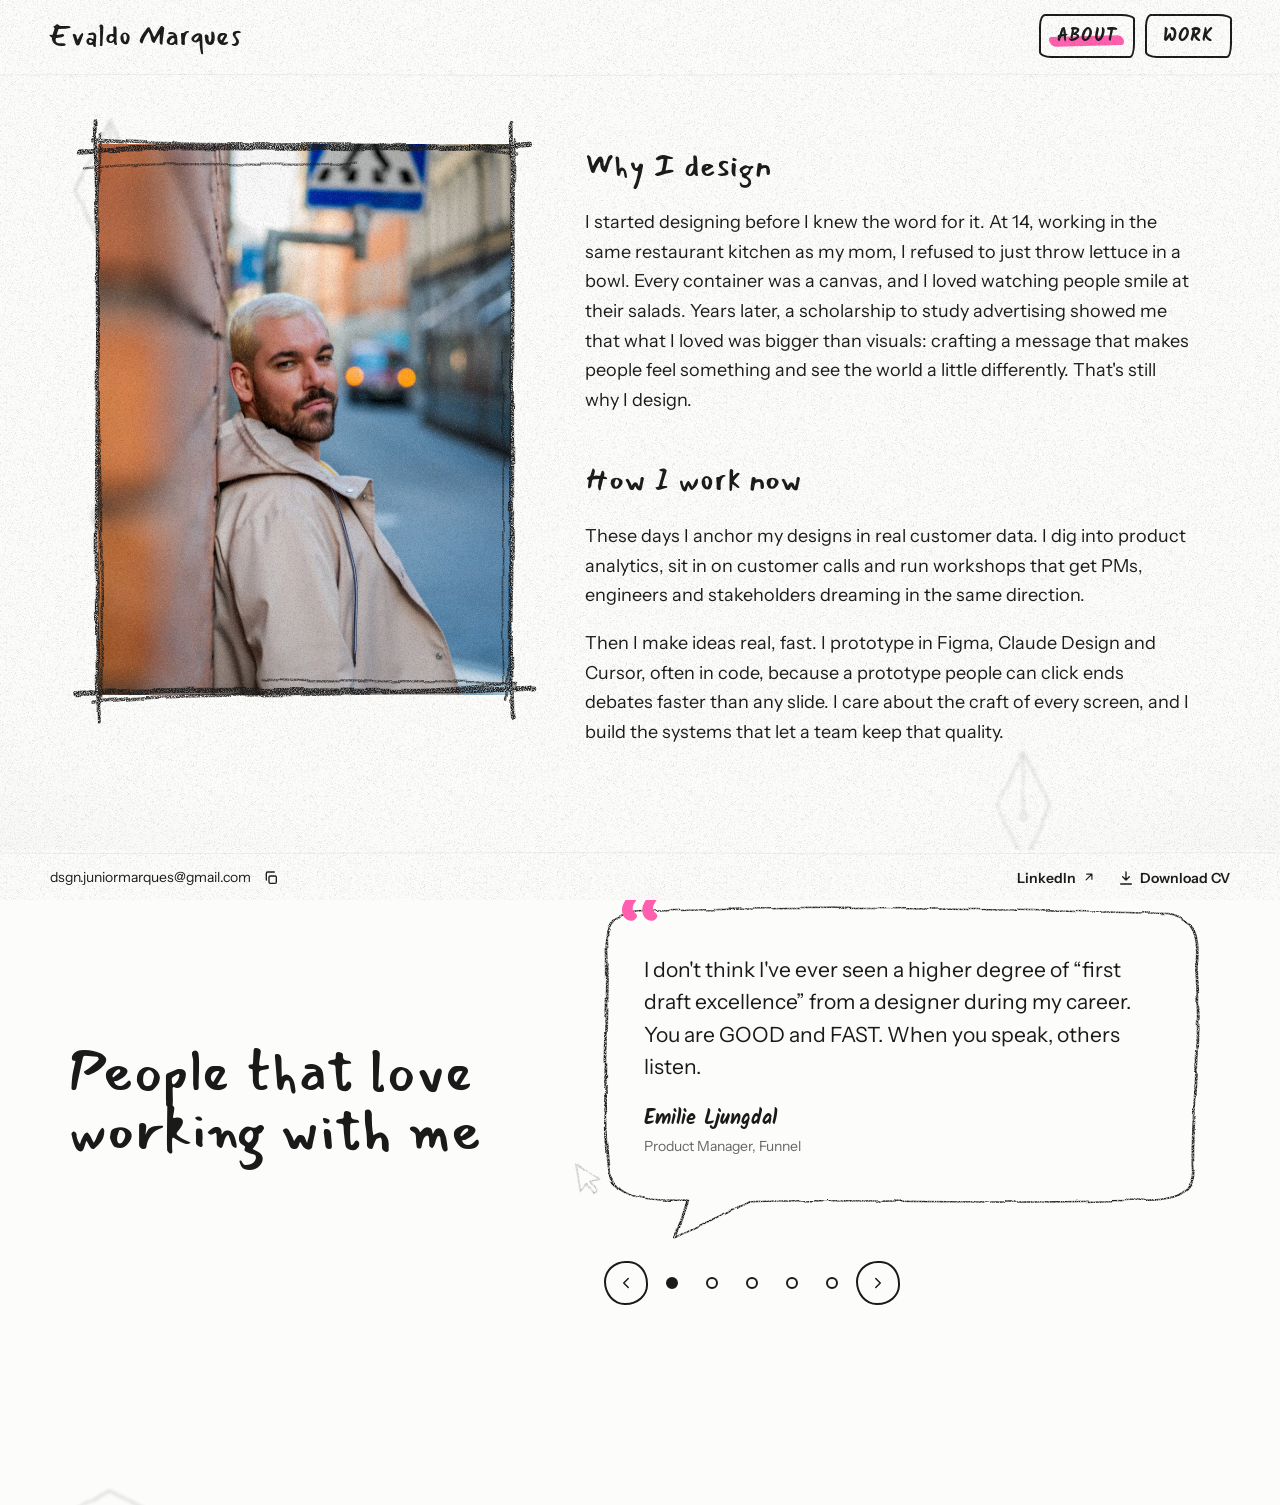
==== about.html @ 046be57d "Intro: invite to scroll Co-Authored-By: Claude Opus 5.5 <noreply@anthropic.com> Claude-Session: http" ====
<!doctype html>
<html lang="en">
<head>
<meta charset="utf-8">
<meta name="viewport" content="width=device-width, initial-scale=1">
<title>About · Evaldo Marques</title>
<meta name="description" content="Evaldo Marques, product designer in Stockholm. 12 years designing B2B products, loyalty programs and nationwide campaigns.">
<link rel="icon" href="data:image/svg+xml,%3Csvg xmlns=%27http://www.w3.org/2000/svg%27 viewBox=%270 0 64 64%27%3E%3Crect width=%2764%27 height=%2764%27 rx=%2714%27 fill=%27%23FF5FAE%27/%3E%3Ctext x=%2732%27 y=%2744%27 font-size=%2732%27 text-anchor=%27middle%27 font-family=%27cursive%27 font-weight=%27700%27 fill=%27%231A1A1A%27%3EEM%3C/text%3E%3C/svg%3E">
<link rel="preconnect" href="https://fonts.googleapis.com">
<link rel="preconnect" href="https://fonts.gstatic.com" crossorigin>
<link href="https://fonts.googleapis.com/css2?family=Instrument+Sans:wght@400;500;600;700&family=Kalam:wght@400;700&family=Mansalva&display=swap" rel="stylesheet">
<link rel="stylesheet" href="assets/css/style.css?v=20261102201547">
</head>
<body data-page="about">
<main id="main"></main>
<script src="assets/js/content.js?v=20261102201547"></script>
<script src="assets/js/site.js?v=20261102201547"></script>
</body>
</html>
---- assets/css/style.css ----
/* ===== Evaldo M. portfolio · sketchbook style ===== */
:root{
  --ink:#1A1A1A; --ink-2:#666666; --ink-3:#666666;
  --paper:#FCFCFB; --ph:#F2F2F0; --pink:#FF5FAE;
  --hand:'Kalam',cursive; --head:'Mansalva','Kalam',cursive; --sans:'Instrument Sans',system-ui,sans-serif;
  --gutter:clamp(16px,4vw,48px);
  --wobble:255px 15px 225px 15px/15px 225px 15px 255px;
}
*{box-sizing:border-box}
html{scroll-behavior:smooth;-webkit-text-size-adjust:100%}
@media (prefers-reduced-motion:reduce){html{scroll-behavior:auto}}
body{margin:0;position:relative;background:radial-gradient(130% 95% at 50% 45%,#FCFCFB 52%,#EEEEEC 100%) fixed,var(--paper);color:var(--ink);font-family:var(--sans);font-size:16px;line-height:1.5;min-height:100vh;display:flex;flex-direction:column}
img,video{max-width:100%;display:block}
a{color:var(--ink)}
mark{background:linear-gradient(transparent 58%,var(--pink) 58%,var(--pink) 92%,transparent 92%);color:inherit;padding:0 2px}
.sr-only{position:absolute;width:1px;height:1px;overflow:hidden;clip:rect(0 0 0 0);white-space:nowrap}
.hand{font-family:var(--hand)}
main{flex:1}

/* grain */
body::after{content:'';position:fixed;inset:0;pointer-events:none;z-index:100;opacity:.433;background:url('../../images/bg/grain.png') 0 0/240px 240px repeat}

/* sketch lines */
.sk{overflow:visible;filter:url(#pencil);pointer-events:none}
.sk path{fill:none;stroke:var(--ink);stroke-width:.9;stroke-linecap:round;stroke-linejoin:round}
.sk .p2{stroke-width:.6;opacity:.85}.sk .p3{stroke-width:.4;opacity:.7}
.sk.thin path{stroke-width:.45}.sk.thin .p2{stroke-width:.3}
.sk.px path{stroke-width:2.4}
.sk.acc path{stroke:var(--pink);stroke-width:7}
.frame{position:absolute;inset:0;width:100%;height:100%}
.js .draw path{stroke-dasharray:1;stroke-dashoffset:1}
.js .draw.in path{animation:draw 1.1s cubic-bezier(.65,.05,.3,1) forwards}
.js .draw.in path:nth-child(2){animation-delay:.25s}
.js .draw.in path:nth-child(3){animation-delay:.4s}
@keyframes draw{to{stroke-dashoffset:0}}
@media (prefers-reduced-motion:reduce){.js .draw path{stroke-dashoffset:0!important;animation:none!important}}

/* placeholders */
.ph{background-color:var(--ph);background-image:repeating-linear-gradient(135deg,rgba(26,26,26,.07) 0 2px,transparent 2px 12px);color:var(--ink-3);display:flex;align-items:center;justify-content:center;text-align:center;font-family:var(--hand);font-size:15px;padding:12px;width:100%}
.media{width:100%;object-fit:cover;background:var(--ph)}

/* chips & buttons */
.tag{display:inline-block;font-family:var(--hand);font-size:15px;line-height:1.4;padding:3px 12px;border:1.5px solid var(--ink);border-radius:var(--wobble);background:var(--paper)}
.tags{display:flex;flex-wrap:wrap;gap:8px}
.btn{position:relative;isolation:isolate;display:inline-flex;align-items:center;justify-content:center;gap:8px;min-height:44px;padding:8px 18px;font-family:var(--hand);font-weight:700;font-size:17px;color:var(--ink);text-decoration:none;border:2px solid var(--ink);border-radius:var(--wobble);background:var(--paper);cursor:pointer}
.lnk{position:relative;isolation:isolate;display:inline-flex;align-items:center;gap:6px;min-height:44px;padding:0 10px;font:600 14px/1 var(--sans);color:var(--ink);text-decoration:none;background:none;border:0;cursor:pointer}
.marker::after{content:'';position:absolute;left:8px;right:8px;bottom:9px;height:10px;background:var(--pink);border-radius:3px 8px 4px 9px;transform:scaleX(0) rotate(-1.5deg);transform-origin:left center;transition:transform .35s cubic-bezier(.6,.1,.3,1);z-index:-1}
.marker:hover::after,.marker:focus-visible::after,.marker[aria-current]::after{transform:scaleX(1) rotate(-1.5deg)}
.marker:active::after{animation:swipe .35s ease-out}
@keyframes swipe{from{transform:scaleX(0) rotate(-1.5deg)}to{transform:scaleX(1) rotate(-1.5deg)}}
a:focus-visible,button:focus-visible,input:focus-visible,[tabindex]:focus-visible{outline:3px solid var(--ink);outline-offset:3px}
.ic{width:18px;height:18px;fill:none;stroke:currentColor;stroke-width:2;stroke-linecap:round;stroke-linejoin:round;flex:none}
.lbl{position:relative;isolation:isolate;display:inline-block;align-self:flex-start;font-family:var(--head);font-weight:400;font-size:22px}
.lbl::after{display:none;content:'';position:absolute;left:-4px;right:-4px;bottom:3px;height:9px;background:var(--pink);z-index:-1;transform:rotate(-1.5deg);border-radius:3px 8px 4px 9px}
.ibtn{width:44px;height:44px;display:inline-flex;align-items:center;justify-content:center;border:2px solid var(--ink);border-radius:50% 45% 52% 48%/48% 52% 46% 54%;background:var(--paper);color:var(--ink);cursor:pointer;padding:0;flex:none}

/* header */
.site-header{position:sticky;top:0;z-index:50;background:var(--paper)}
.site-header .bar{display:flex;justify-content:space-between;align-items:center;gap:12px;padding:14px var(--gutter)}
.nav{display:flex;gap:10px}
.navbox{position:relative;isolation:isolate;display:inline-flex;align-items:center;min-height:44px;padding:6px 16px;font-family:var(--hand);font-weight:700;font-size:18px;letter-spacing:.06em;text-transform:uppercase;color:var(--ink);text-decoration:none;border:2px solid var(--ink);border-radius:6px 14px 5px 12px/12px 5px 14px 6px}
.brand{font-family:var(--head);font-weight:400;font-size:28px;text-decoration:none;color:var(--ink)}
.rule{display:block;width:100%;height:6px}

/* footer */
.site-footer{position:sticky;bottom:0;z-index:50;background:var(--paper)}
.site-footer .bar{display:flex;flex-wrap:wrap;justify-content:space-between;align-items:center;gap:0 16px;padding:0 clamp(6px,4vw,40px)}
.site-footer .grp{display:flex;align-items:center;gap:2px;min-width:0}
.site-footer .mail{font-size:14px;padding-left:10px;white-space:nowrap}
.only-m{display:none}

/* ===== Home ===== */
.hero{position:relative;padding:48px var(--gutter) 24px;text-align:center;display:flex;flex-direction:column;align-items:center;min-height:calc(100vh - 132px);min-height:calc(100svh - 132px)}
.hero-art{position:relative;width:min(944px,80%);margin:0 auto}
.hero h1{margin:0;position:relative;overflow:hidden}
.letter{display:block;width:100%;aspect-ratio:1800/700}
.letter svg,.letter img{display:block;width:100%;height:100%}
.letter.write1{animation:write1 1.5s cubic-bezier(.45,.1,.4,1) both}
.letter.write2{animation:write2 2.2s cubic-bezier(.45,.1,.4,1) both}
@keyframes write1{0%{clip-path:polygon(0 0,0 0,0 100%,0 100%)}100%{clip-path:polygon(0 0,100% 0,100% 100%,0 100%)}}
@keyframes write2{0%{clip-path:polygon(0 0,0 0,0 var(--s),0 var(--s),0 100%,0 100%)}50%{clip-path:polygon(0 0,100% 0,100% var(--s),0 var(--s),0 100%,0 100%)}100%{clip-path:polygon(0 0,100% 0,100% var(--s),100% var(--s),100% 100%,0 100%)}}
.eraser{position:absolute;inset:0;width:100%;height:100%;pointer-events:none;filter:blur(6px)}
.eraser path{fill:none;stroke:var(--paper);stroke-width:132;stroke-linecap:round;stroke-linejoin:round;stroke-dasharray:1;stroke-dashoffset:1}
.eraser.go path{animation:erase .9s cubic-bezier(.4,.15,.5,1) forwards}
@keyframes erase{to{stroke-dashoffset:0}}
.intro{max-width:600px;margin:12px auto 0;font-size:clamp(17px,1.35vw,19px);line-height:1.45;text-align:center;color:var(--ink-2)}
.intro mark{color:var(--ink)}
.sec-title{text-align:center;padding:0 var(--gutter)}
.sec-title h2{margin:0;font-family:var(--head);font-weight:400;font-size:clamp(40px,4.4vw,52px)}
.sec-title img{margin:0 auto;max-height:90px;width:auto}
.sec-title .ul{display:block;width:230px;height:16px;margin:2px auto 0}
#work{padding-top:72px;scroll-margin-top:90px}
.down{display:inline-flex;align-items:center;justify-content:center;width:56px;height:64px;margin-top:auto;padding-top:24px;box-sizing:content-box;color:var(--ink)}
.down svg{width:34px;height:52px;overflow:visible;filter:url(#pencil);animation:nudge 2.6s ease-in-out infinite}
.down svg path{fill:none;stroke:currentColor;stroke-width:3.6;stroke-linecap:round;stroke-linejoin:round}
@keyframes nudge{0%,40%,100%{transform:none}9%{transform:translateY(10px)}18%{transform:none}27%{transform:translateY(10px)}36%{transform:none}}
@media (prefers-reduced-motion:reduce){.down svg{animation:none}}

.cards{display:grid;grid-template-columns:repeat(4,minmax(0,1fr));gap:48px 32px;max-width:1320px;margin:56px auto 0;padding:0 var(--gutter)}
.card{display:flex;flex-direction:column;gap:12px}
.card .fig{position:relative;padding:10px;display:block}
.card .fig .ph,.card .fig img{aspect-ratio:4/3}
.lock{position:absolute;bottom:20px;right:20px;display:inline-flex;align-items:center;gap:6px;padding:4px 10px;background:var(--paper);border:1.5px solid var(--ink);border-radius:var(--wobble);font-family:var(--hand);font-size:14px}
.card h3{margin:4px 0 0;font-size:22px;font-weight:600;line-height:1.2}
.card .meta{margin:0;font-family:var(--hand);font-size:16px;color:var(--ink-3)}
.card .line{margin:0;font-size:15px;line-height:1.5;color:var(--ink-2)}
.card .btn{align-self:flex-start;margin-top:4px}

.wall{display:grid;grid-template-columns:repeat(12,minmax(0,1fr));margin-top:56px}
.tile{position:relative;display:block;text-decoration:none;color:var(--ink);grid-column:span 3}
.tile.w4{grid-column:span 4}
.tile .ph,.tile img{aspect-ratio:4/3}
.tile .name{position:absolute;left:14px;bottom:14px;right:14px;width:max-content;max-width:calc(100% - 28px);display:inline-flex;flex-wrap:wrap;gap:0 8px;align-items:baseline;padding:4px 12px;background:var(--paper);border:1.5px solid var(--ink);border-radius:var(--wobble)}
.tile .name b{font-size:14px;font-weight:600}
.tile .name span{font-family:var(--hand);font-size:14px}
.tile .ov{position:absolute;inset:0;background:rgba(26,26,26,.74);display:flex;align-items:center;justify-content:center;opacity:0;transition:opacity .2s}
@media (hover:hover){.tile:hover .ov{opacity:1}}
.tile:focus-visible .ov,.tile.tapped .ov{opacity:1}

.people{max-width:1240px;margin:0 auto;padding:150px var(--gutter) 120px;display:flex;flex-wrap:wrap;gap:56px;align-items:center}
.people .t{flex:1 1 360px}
.people .t h2{margin:0;font-family:var(--head);font-weight:400;font-size:clamp(40px,4.6vw,58px);line-height:1.02}
.people .t img{max-width:420px}
.people .q{flex:1 1 520px;display:flex;flex-direction:column;gap:20px;min-width:0}
.bubble{position:relative;margin:0;padding:56px 56px 84px}
.bubble .open{position:absolute;top:4px;left:28px;font-family:var(--hand);font-weight:700;font-size:80px;line-height:1;color:var(--pink)}
.qstack{position:relative;display:grid}
.qitem{grid-area:1/1;align-self:center;opacity:0;visibility:hidden;transition:opacity .45s ease,visibility 0s .45s}
.qitem.on{opacity:1;visibility:visible;transition:opacity .45s ease .1s}
.bubble blockquote{position:relative;margin:0;font-size:21px;line-height:1.55}
.bubble figcaption{position:relative;margin-top:20px;display:flex;flex-direction:column;gap:2px}
.bubble figcaption b{font-family:var(--hand);font-size:20px}
.bubble figcaption span{font-size:14px;color:var(--ink-3)}
.qctl{display:flex;align-items:center;gap:4px;padding-left:16px}
.dot{width:40px;height:44px;display:inline-flex;align-items:center;justify-content:center;background:none;border:0;cursor:pointer;padding:0}
.dot i{display:block;width:12px;height:12px;border-radius:50%;border:2px solid var(--ink)}
.dot[aria-current] i{background:var(--ink)}

@media (max-width:1100px){.cards{grid-template-columns:repeat(2,minmax(0,1fr))}}
@media (max-width:760px){
  .site-header .bar{padding:10px 16px}
  .navbox{font-size:13px;padding:6px 10px;letter-spacing:.04em}
  .nav{gap:6px}
  .brand{font-size:21px}
  .hero{padding-top:12px}
  .intro{margin-top:10px}
  .hero{min-height:calc(100svh - 120px)}
  .hero-art{margin-top:auto;width:100%}
  #work{padding-top:56px}
  .cards{grid-template-columns:1fr;gap:56px;margin-top:40px;padding:0 16px}
  .wall{grid-template-columns:repeat(2,minmax(0,1fr));margin-top:32px}
  .tile,.tile.w4{grid-column:span 1}
  .tile.last-odd{grid-column:span 2}
  .tile .name{left:8px;right:8px;bottom:8px;padding:3px 9px}
  .tile .name b,.tile .name span{font-size:12px}
  .people{padding:100px 16px 96px;gap:28px}
  .bubble{padding:44px 28px 76px}
  .bubble .open{font-size:64px;left:16px;top:0}
  .bubble blockquote{font-size:18px}
  .qctl{justify-content:center;padding:0}
  .site-footer .mail{font-size:12.5px}
  .only-d{display:none}.only-m{display:inline}
}

/* ===== Case study ===== */
.wrap{width:100%;max-width:1280px;margin:0 auto;padding:40px var(--gutter) 120px;display:flex;flex-direction:column;gap:120px}
.back{align-self:flex-start;padding-left:0;font-family:var(--hand);font-size:18px}
.back svg{width:48px;height:20px}
.row{display:flex;flex-wrap:wrap;gap:56px;align-items:center}
.row.top{align-items:flex-start}
.col-text{flex:1 1 380px;display:flex;flex-direction:column;gap:14px;min-width:0}
.col-img{flex:1 1 520px;display:flex;flex-direction:column;gap:28px;min-width:0}
.cs-title{margin:0;font-size:clamp(44px,5vw,64px);font-weight:600;line-height:1.02;letter-spacing:-.02em}
.cs-title small{display:block;font-weight:400;color:var(--ink-2);font-size:.62em;line-height:1.15;margin-top:12px;letter-spacing:-.01em}
.p{margin:0;font-size:17px;line-height:1.6}
.ol{list-style:none;margin:0;padding:0;display:flex;flex-direction:column;gap:10px}
.ol li{position:relative;padding-left:28px;font-size:16px;line-height:1.5}
.ol li::before{content:'';position:absolute;left:2px;top:.72em;width:14px;height:2.5px;background:var(--ink);border-radius:2px;transform:rotate(-8deg)}
.fig{position:relative;margin:0;padding:10px}
.fig .ph{min-height:120px}
.col-img .fig.offset{margin-left:48px}
.zoom{cursor:zoom-in;display:block;width:100%;padding:0;border:0;background:none}
.stats{display:grid;grid-template-columns:repeat(auto-fit,minmax(220px,1fr));gap:24px}
.stat{position:relative;padding:28px 24px 24px;display:flex;flex-direction:column;gap:6px}
.stat .lbl{font-size:clamp(44px,5vw,64px);line-height:1}
.stat span:last-child{font-size:16px;line-height:1.4;margin-top:8px}
.num{font-family:var(--hand);font-size:20px;color:var(--ink-3)}
.dec h2{margin:0;font-size:clamp(26px,2.6vw,34px);font-weight:600;line-height:1.15}
.video{position:relative;aspect-ratio:16/9;width:100%}
.video iframe{position:absolute;inset:0;width:100%;height:100%;border:0}
.learned{max-width:820px;margin:0 auto;text-align:center;display:flex;flex-direction:column;align-items:center;gap:16px}
.learned .lbl{align-self:center}
.learned p{margin:0;font-family:var(--head);font-size:clamp(24px,2.6vw,32px);line-height:1.35}
.pull{max-width:820px;margin:0 auto;font-size:clamp(20px,2vw,24px);line-height:1.5;text-align:center}
.pull cite{display:block;margin-top:10px;font-style:normal;font-family:var(--hand);color:var(--ink-3)}
.next{align-self:flex-end;display:flex;flex-direction:column;align-items:flex-end;gap:6px;text-decoration:none;color:var(--ink)}
.next small{font-family:var(--hand);font-size:18px;color:var(--ink-3)}
.next span{display:flex;align-items:center;gap:14px;font-size:clamp(26px,3vw,40px);font-weight:600;text-align:right}
.next svg{width:64px;height:24px;flex:none}
@media (max-width:760px){
  .wrap{padding:20px 16px 96px;gap:72px}
  .row{gap:24px}
  .row.rev{flex-direction:column-reverse}
  .stats{grid-template-columns:repeat(2,minmax(0,1fr));gap:12px}
  .stat{padding:18px 14px 16px}
  .stat span:last-child{font-size:13px}
  .col-img .fig.offset{margin-left:0!important}
}

/* ===== Small project ===== */
.sp{width:100%;max-width:1320px;margin:0 auto;padding:40px var(--gutter) 120px;display:flex;flex-wrap:wrap;gap:64px}
.sp aside{flex:0 1 380px;min-width:280px;display:flex;flex-direction:column;gap:22px;position:sticky;top:104px;align-self:flex-start}
.sp h1{margin:0;font-size:clamp(40px,4vw,52px);font-weight:600;line-height:1.02;letter-spacing:-.02em}
.sp .meta{margin:10px 0 0;font-family:var(--hand);font-size:19px;color:var(--ink-3)}
.sp .mini{display:flex;flex-direction:column;gap:14px}
.sp .mini div{display:flex;align-items:baseline;gap:14px}
.sp .mini .lbl{font-size:32px;line-height:1;min-width:84px}
.sp .gallery{flex:1 1 560px;min-width:0;display:flex;flex-direction:column;gap:32px}
.sp .pair{display:grid;grid-template-columns:repeat(2,minmax(0,1fr));gap:32px}
.sp .narrow{width:72%;align-self:center}
@media (max-width:900px){.sp aside{position:static;min-width:0;flex-basis:100%}}
@media (max-width:760px){.sp{padding:20px 16px 96px;gap:40px}.sp .pair{gap:16px}.sp .narrow{width:100%}}

/* ===== About ===== */
.about-top{width:100%;max-width:1200px;margin:0 auto;padding:56px var(--gutter) 0;display:grid;grid-template-columns:minmax(0,5fr) minmax(0,7fr);gap:64px;align-items:start}
.skills{display:flex;flex-direction:column;align-items:center;gap:20px}
.seg{display:flex}
.seg button{min-height:44px;padding:6px 18px;font-family:var(--hand);font-weight:700;font-size:17px;background:var(--paper);color:var(--ink);border:2px solid var(--ink);cursor:pointer}
.seg button:first-child{border-radius:14px 4px 4px 12px/12px 4px 4px 14px}
.seg button:last-child{border-radius:4px 12px 14px 4px/4px 14px 12px 4px;margin-left:-2px}
.seg button[aria-pressed="true"]{background:var(--ink);color:var(--paper)}
.radar{position:relative;width:min(440px,100%);aspect-ratio:440/400}
.radar svg{position:absolute;inset:0;width:100%;height:100%;overflow:visible;filter:url(#pencil)}
.radar .ring,.radar .axis{fill:none;stroke:var(--ink);stroke-width:1.2;opacity:.28}
.radar .val{fill:rgba(255,95,174,.5);stroke:var(--ink);stroke-width:2.6;stroke-linejoin:round;transition:all .4s}
.radar .vdot{fill:var(--ink)}
.radar .l{position:absolute;width:118px;transform:translate(-50%,-50%);text-align:center;font-size:13px;line-height:1.25;font-weight:500}
.radar .l b{font-family:var(--hand);font-size:14px}
.note{margin:0;font-family:var(--hand);font-size:14px;color:var(--ink-3)}
.portrait .ph,.portrait video,.portrait img{aspect-ratio:3/4}
.why{display:flex;flex-direction:column;gap:18px;padding-top:8px}
.why .lbl{font-size:32px}
.why p.body{margin:0;font-size:18px;line-height:1.65}
.tl{padding:96px 0 120px;display:flex;flex-direction:column;gap:20px}
.tl .head{width:100%;max-width:1320px;margin:0 auto;padding:0 var(--gutter);display:flex;flex-wrap:wrap;justify-content:space-between;align-items:flex-end;gap:16px}
.tl h2{margin:0;font-size:clamp(28px,3vw,38px);font-weight:600;line-height:1.1}
.tl .ctl{display:flex;align-items:center;gap:10px}
.track{overflow-x:auto;cursor:grab;scrollbar-width:thin}
.track.drag{cursor:grabbing;user-select:none}
.track .inner{display:flex;width:max-content;padding:24px var(--gutter) 28px}
.moment{position:relative;flex:none;width:290px;padding:44px 32px 0 0;display:flex;flex-direction:column;gap:8px}
.moment .ln{position:absolute;left:0;top:4px;width:290px;height:20px}
.moment .pt{position:absolute;left:0;top:6px;width:16px;height:16px;border-radius:50% 45% 52% 48%/48% 52% 46% 54%;background:var(--ink)}
.moment .y{font-family:var(--head);font-weight:400;font-size:30px;line-height:1}
.moment h3{margin:0;font-size:18px;font-weight:600;line-height:1.3}
.moment p{margin:0;font-size:15px;line-height:1.55;color:var(--ink-2)}
@media (max-width:1000px){
  .about-top{grid-template-columns:1fr;gap:56px;padding-top:28px;max-width:560px}
  .about-top .portrait{order:-1}
}
@media (max-width:760px){
  .about-top{padding:28px 16px 0}
  .seg{width:100%}.seg button{flex:1}
  .radar .l{width:92px;font-size:11.5px}
  .tl{padding:64px 16px 96px}
  .tl .head{padding:0}
  .tl .ctl{display:none}
  .track{overflow:visible;cursor:auto}
  .track .inner{display:flex;flex-direction:column;width:auto;padding:0;gap:28px;position:relative}
  .track .inner::before{content:'';position:absolute;left:112px;top:6px;bottom:0;width:2.4px;background:var(--ink);border-radius:2px}
  .moment{width:auto;padding:0;display:grid;grid-template-columns:100px minmax(0,1fr);gap:4px 28px}
  .moment .ln{display:none}
  .moment .pt{left:106px;top:4px;width:14px;height:14px}
  .moment .y{font-size:22px;grid-column:1}
  .moment h3{font-size:14px;grid-column:1}
  .moment p{grid-column:2;grid-row:1 / span 2}
}

/* ===== Password ===== */
.gate{flex:1;display:flex;align-items:center;justify-content:center;padding:64px 16px 96px}
.gate .box{position:relative;width:min(520px,100%);padding:48px 44px 40px;display:flex;flex-direction:column;gap:18px}
.gate h1{margin:0;font-family:var(--head);font-weight:400;font-size:clamp(30px,4vw,38px);line-height:1.1}
.gate form{display:flex;flex-direction:column;gap:10px}
.gate label{font-family:var(--hand);font-weight:700;font-size:17px}
.gate .fld{display:flex;flex-wrap:wrap;gap:12px}
.pw{flex:1 1 220px;min-height:52px;padding:10px 16px;font:18px var(--sans);color:var(--ink);background:var(--paper);border:2px solid var(--ink);border-radius:12px 4px 14px 5px/5px 14px 4px 12px;outline:none}
.pw:focus{box-shadow:0 0 0 4px var(--pink)}
.gate .msg{margin:0;min-height:22px;font-family:var(--hand);font-size:16px}
@media (max-width:760px){.gate .box{padding:36px 24px 30px}.gate .btn{width:100%}}

/* lightbox */
.lb{position:fixed;inset:0;z-index:200;background:rgba(255,255,255,.97);display:none;overflow:auto;-webkit-overflow-scrolling:touch}
.lb.open{display:block}
.lb img{margin:56px auto;max-width:calc(100% - 32px);cursor:zoom-in}
.lb.big img{max-width:none;width:200%;cursor:zoom-out}
.lb .x{position:fixed;top:12px;right:12px;z-index:2}

/* carousel */
.row.stack{flex-direction:column;flex-wrap:nowrap;align-items:stretch;gap:28px}
.row.stack .col-text{max-width:760px;width:100%;flex:none}
.row.stack .car{width:100%}
.car{display:flex;flex-direction:column;gap:14px;min-width:0}
.car-vp{overflow-x:auto;scroll-snap-type:x mandatory;scrollbar-width:none;outline-offset:6px}
.car-vp::-webkit-scrollbar{display:none}
.car-track{display:flex}
.car-slide{flex:0 0 100%;scroll-snap-align:start;background:#fff;position:relative;overflow:hidden}
.car-slide .zoom{position:absolute;inset:0;width:100%;height:100%}
.car-slide .media{position:absolute;inset:0;width:100%;height:100%;aspect-ratio:auto!important;object-fit:contain;background:#fff}
.car-bar{display:flex;align-items:center;gap:12px;padding:0 10px}
.car-cap{flex:1;margin:0;font-family:var(--hand);font-size:17px;color:var(--ink-3);line-height:1.35}
.car-n{font-family:var(--hand);font-size:17px;color:var(--ink-3);white-space:nowrap}
.steps{margin:8px 0 6px;padding:0;list-style:none;counter-reset:st;display:flex;flex-direction:column;gap:18px}
.steps li{counter-increment:st;position:relative;padding-left:40px;font-size:16px;line-height:1.5}
.steps li::before{content:counter(st);position:absolute;left:0;top:-1px;width:28px;height:28px;display:flex;align-items:center;justify-content:center;font-family:var(--hand);font-size:16px;border:2px solid var(--ink);border-radius:50% 45% 52% 48%/48% 52% 46% 54%}
@media (max-width:640px){.car-bar{flex-wrap:wrap}.car-cap{flex-basis:100%;order:3}}
.car-grp{display:inline-block;margin-right:10px;padding:1px 10px;border:2px solid var(--ink);border-radius:255px 15px 225px 15px/15px 225px 15px 255px;font-size:14px;color:var(--ink);vertical-align:2px;background:#fff}
.car-grp[hidden]{display:none}
.proto{display:flex;flex-direction:column;gap:14px;width:min(100%,calc((100svh - 230px) * 1.6));margin:16px auto 0}
.proto-box{position:relative;overflow:hidden;background:#fff;width:100%}
.proto-box iframe{position:absolute;top:0;left:0;border:0;transform-origin:0 0;background:#fff}
.proto .btn{white-space:nowrap;flex:none}
.proto.bleed{width:min(calc(100vw - 48px),1600px);margin-left:calc(50% - min(calc(50vw - 24px),800px))}
.proto-box{border:4px solid #E1E1E1;border-radius:16px}
.proto.bleed .car-bar{padding:0 4px}
.row.top.split .col-text:first-child{flex:1 1 420px}
.row.top.split .col-text:last-child{flex:1 1 460px;padding-top:6px}
@media (max-width:640px){.proto.bleed{width:calc(100vw - 32px);margin-left:calc(50% - 50vw + 16px)}}
/* clean frames on inner pages; the home page keeps the sketch frames */
.clean .fig{padding:0;border:4px solid #E1E1E1;border-radius:16px;overflow:hidden;background:#fff}
.clean .fig > .sk.frame{display:none}
.clean .car .fig{border-radius:16px}

/* prev / next */
.pn{display:flex;justify-content:space-between;align-items:flex-end;gap:32px;flex-wrap:wrap;margin-top:40px;width:100%}
.pn .prev{align-self:auto;align-items:flex-start}
.pn .prev span{text-align:left}
.pn .next span{font-size:clamp(22px,2.4vw,34px)}
@media (max-width:640px){.pn{flex-direction:column;align-items:stretch}.pn .next{align-self:flex-end}.pn .prev{align-self:flex-start}}
/* captions under images */
.capfig{display:flex;flex-direction:column;gap:10px;min-width:0}
.capfig .car-cap{padding:0 4px}
.sp .capfig.narrow{width:72%;align-self:center}.sp .capfig.narrow .fig{width:100%}
/* scrollable tall image */
.fig.scrollfig,.clean .fig.scrollfig{max-height:min(640px,70vh);overflow-y:auto}
/* home: borderless 'Check it out' */
.card .btn{border:0;padding-left:4px;padding-right:4px;background:transparent}
.portrait img.media{aspect-ratio:3/4;object-fit:cover;object-position:center 30%}

/* ===== 2026-11 refresh ===== */
.site-header,.site-footer{background:rgba(252,252,251,.94);backdrop-filter:blur(6px)}
.rule{filter:none}.rule path{stroke:#E2E2E2;stroke-width:1.4}
.sec-title{padding-bottom:4px}
/* featured band */
.band{background:#F4F4F2;padding:120px 0 140px;margin-top:40px}
.band .cards{grid-template-columns:repeat(2,minmax(0,1fr));gap:88px 56px;max-width:1360px;margin-top:64px}
.band .card{gap:14px}
.band .card .fig .ph,.band .card .fig img{aspect-ratio:16/10}
.band .card .meta{font-size:17px;margin-top:6px}
.band .card h3{font-size:clamp(24px,2.3vw,32px);line-height:1.15;letter-spacing:-.01em;margin:0}
.band .card h3 a{text-decoration:none}
.band .card h3 a:hover{text-decoration:underline;text-underline-offset:4px;text-decoration-thickness:2px}
.band .lock{background:#fff}
/* feeds */
.feed{display:grid;grid-template-columns:minmax(0,4fr) minmax(0,8fr);gap:72px;max-width:1440px;margin:0 auto;padding:140px var(--gutter) 20px}
.feed+.feed{padding-top:60px}
.feed-sticky{position:sticky;top:112px;display:flex;flex-direction:column;gap:22px;max-height:calc(100vh - 210px);overflow:auto;scrollbar-width:none}
.feed-title{margin:0;font-family:var(--head);font-weight:400;font-size:clamp(40px,4.2vw,56px);line-height:1.05;transition:opacity .22s}
.feed-title.swap{opacity:0}
.feed-intro{margin:0;font-size:17px;line-height:1.6;color:var(--ink-2)}
.feed-texts{display:grid}
.ft{grid-area:1/1;opacity:0;transform:translateY(10px);transition:opacity .35s,transform .35s;visibility:hidden}
.ft.on{opacity:1;transform:none;visibility:visible}
.ft,.fp-text{display:flex;flex-direction:column;gap:14px}
.feed h3{margin:0;font-size:26px;font-weight:600;line-height:1.15;letter-spacing:-.01em}
.feed .meta{margin:-6px 0 0;font-family:var(--hand);font-size:17px;color:var(--ink-3)}
.feed .p{margin:0;font-size:16px;line-height:1.65}
.fq{margin:0;font-family:var(--hand);font-size:20px;line-height:1.35}.fq span{display:block;font-size:15px;color:var(--ink-3)}
.fstats{display:flex;flex-wrap:wrap;gap:12px 28px}.fstats div{display:flex;flex-direction:column;max-width:160px}
.fstats b{font-family:var(--head);font-weight:400;font-size:28px;line-height:1.1}.fstats span{font-size:13px;line-height:1.35;color:var(--ink-2)}
.fp{padding-bottom:150px}
.fp-text{display:none}
.fp-imgs{display:flex;flex-direction:column;gap:44px}
.feed .fig{position:relative;margin:0;padding:0;border:4px solid #E1E1E1;border-radius:16px;overflow:hidden;background:#fff}
.feed .fig{will-change:transform}
.feed .fig .media{width:100%;height:auto;object-fit:cover}
.feed .pair{display:grid;grid-template-columns:repeat(2,minmax(0,1fr));gap:24px;align-items:start}
.feed .trio{display:grid;grid-template-columns:repeat(3,minmax(0,1fr));gap:20px;align-items:start}
.feed .fig.narrow{width:66%;align-self:center}
.feed .fig.peek{max-height:min(80vh,900px)}
.feed .fig.peek::after{content:'Click to see it all';position:absolute;left:0;right:0;bottom:0;padding:70px 0 16px;text-align:center;font-family:var(--hand);font-size:16px;color:var(--ink);background:linear-gradient(rgba(255,255,255,0),#fff 75%);pointer-events:none}
.feed .zoom{display:block;width:100%}
@media (max-width:900px){
  .feed{grid-template-columns:1fr;gap:28px;padding-top:96px}
  .feed-sticky{position:static;max-height:none}
  .feed-texts{display:none}
  .fp-text{display:flex;margin-bottom:20px}
  .fp{padding-bottom:88px}
  .feed .fig.narrow{width:100%}
  .feed .trio{gap:10px}
  .band{padding:88px 0 96px}
  .band .cards{grid-template-columns:1fr;gap:64px}
}
/* about: skill bars */
.skillbars{width:100%;max-width:1200px;margin:110px auto 0;padding:0 var(--gutter);display:grid;grid-template-columns:repeat(2,minmax(0,1fr));gap:40px 72px}
.sb-h{margin:0 0 12px;font-family:var(--head);font-weight:400;font-size:clamp(30px,3vw,40px)}
.skillbars ul{list-style:none;margin:0;padding:0}
.skillbars li{display:grid;grid-template-columns:minmax(0,1fr) minmax(0,1fr);align-items:center;gap:20px;padding:13px 0;border-bottom:1px solid #EAEAEA}
.sb-l{font-size:16px;font-weight:500;line-height:1.35}
.sb-t{display:block;height:8px;border-radius:8px;background:#ECECEA;overflow:hidden}
.sb-t i{display:block;height:100%;width:var(--v);border-radius:8px;background:var(--ink);transform-origin:left;animation:grow 1.1s cubic-bezier(.2,.7,.2,1) both}
@keyframes grow{from{transform:scaleX(0)}to{transform:scaleX(1)}}
@media (max-width:760px){.skillbars{grid-template-columns:1fr;margin-top:72px}.about-top{grid-template-columns:1fr}}
@media (prefers-reduced-motion:reduce){.sb-t i{animation:none}.ft,.feed-title{transition:none}}

/* feed v2: small label, bigger names, clearer project change */
.feed-title{font-family:var(--hand);font-weight:700;font-size:16px;letter-spacing:.12em;text-transform:uppercase;color:var(--ink-3);line-height:1.2}
#side-quests .feed-title{font-family:var(--head);font-weight:400;font-size:clamp(40px,4.2vw,56px);letter-spacing:0;text-transform:none;color:var(--ink)}
.feed h3{font-size:clamp(30px,3vw,44px);line-height:1.05;letter-spacing:-.02em}
.ft{opacity:0;transform:translateY(64px);transition:opacity .45s ease,transform .6s cubic-bezier(.2,.7,.2,1),visibility 0s .6s}
.ft.past{transform:translateY(-64px)}
.ft.on{opacity:1;transform:none;visibility:visible;transition:opacity .5s ease .15s,transform .7s cubic-bezier(.2,.7,.2,1) .1s,visibility 0s}
/* depth doodles */
.doodles{position:absolute;left:0;top:0;width:100%;pointer-events:none;overflow:hidden;z-index:auto}
.dd.back{z-index:0}
.dd{position:absolute;color:var(--ink)}
.dd svg{width:100%;height:auto;display:block;overflow:visible}
.dd.back{opacity:.16;filter:url(#pencil) blur(1.6px)}
.dd.back svg{stroke-width:3.4}
.dd.front{opacity:.32;z-index:45;filter:url(#pencil)}
.dd.front svg{stroke-width:2.6}
main{position:relative;z-index:1}
@media (max-width:760px){.dd.front{opacity:.4}.dd.back{opacity:.16}}
/* ===== projects: filters + views ===== */
[hidden]{display:none!important}
.projects{max-width:1440px;margin:0 auto;padding:130px var(--gutter) 0}
.projects .feed{padding:56px 0 20px;max-width:none}
.pbar{display:flex;flex-wrap:wrap;align-items:center;gap:16px 20px;scroll-margin-top:96px}
.pbar-title{margin:0 12px 0 0;font-family:var(--head);font-weight:400;font-size:clamp(40px,4.2vw,56px);line-height:1}
.pills{display:flex;flex-wrap:wrap;gap:8px;flex:1 1 auto}
.pill{display:inline-flex;align-items:center;gap:6px;min-height:40px;padding:6px 16px;border:1.5px solid #CFCFCC;border-radius:999px;background:#fff;color:var(--ink);font:500 15px var(--sans);cursor:pointer;transition:background .15s,border-color .15s}
.pill:hover{border-color:var(--ink)}
.pill .x{display:none;width:16px;height:16px;margin-right:-4px}
.pill .x .ic{width:16px;height:16px;stroke-width:2.2}
.pill[aria-pressed="true"]{background:var(--ink);border-color:var(--ink);color:#fff}
.pill[aria-pressed="true"] .x{display:inline-flex}
.views{display:flex;gap:4px;margin-left:auto;padding:4px;border:1.5px solid #E1E1E1;border-radius:12px;background:#fff}
.vbtn{width:40px;height:40px;display:inline-flex;align-items:center;justify-content:center;border:0;border-radius:8px;background:transparent;color:var(--ink-3);cursor:pointer}
.vbtn .ic{width:20px;height:20px;fill:none;stroke:currentColor;stroke-width:1.8}
.vbtn[aria-pressed="true"]{background:var(--ink);color:#fff}
.pgrid{display:grid;grid-template-columns:repeat(4,minmax(0,1fr));gap:0;width:100vw;margin:48px 0 0 calc(50% - 50vw)}
.pcard{position:relative;display:block;overflow:hidden;aspect-ratio:4/3;background:#eee;color:#fff;text-decoration:none}
.pcard .media,.pcard .ph{position:absolute;inset:0;width:100%;height:100%;object-fit:cover;object-position:top center;transition:transform .6s cubic-bezier(.2,.7,.2,1)}
.pc-info{position:absolute;inset:0;display:flex;flex-direction:column;justify-content:flex-end;gap:4px;padding:24px;background:linear-gradient(transparent 35%,rgba(10,10,10,.82));opacity:0;transition:opacity .3s}
.pcard:hover .media,.pcard:focus-visible .media{transform:scale(1.04)}
.pcard:hover .pc-info,.pcard:focus-visible .pc-info{opacity:1}
.pc-cat{font-family:var(--hand);font-size:15px;opacity:.85}
.pc-info b{font-size:22px;font-weight:600;line-height:1.2}
.pc-meta{font-size:14px;opacity:.85}
.sp .pair.trio{grid-template-columns:repeat(3,minmax(0,1fr))}
.band .card h3{margin-top:18px}
.sp .back{white-space:nowrap}
@media (max-width:1100px){.pgrid{grid-template-columns:repeat(3,minmax(0,1fr))}}
@media (max-width:760px){.pgrid{grid-template-columns:repeat(2,minmax(0,1fr))}.pc-info{opacity:1;padding:12px;background:linear-gradient(transparent 45%,rgba(10,10,10,.8))}.pc-info b{font-size:15px}.pc-cat,.pc-meta{font-size:12px}}
@media (max-width:640px){.views{margin-left:0}.projects{padding-top:96px}}
.sp h1{font-size:clamp(32px,3vw,42px);line-height:1.08}
.car-narrow{max-width:720px;width:100%;margin:0 auto}
/* sticky projects bar */
.pbar{position:sticky;top:var(--hh,75px);z-index:30;padding:14px var(--gutter);margin:0 calc(-1 * var(--gutter));background:rgba(252,252,251,.92);backdrop-filter:blur(8px);-webkit-backdrop-filter:blur(8px);border-bottom:1px solid transparent;transition:border-color .2s}
.pbar.stuck{border-bottom-color:#E6E6E4}
.pbar.stuck .pbar-title{font-size:clamp(28px,2.6vw,36px)}
.pbar-title{transition:font-size .2s}
.projects .feed-sticky{top:calc(var(--hh,75px) + var(--pb,80px) + 24px);max-height:calc(100vh - var(--hh,75px) - var(--pb,80px) - 110px)}
.projects .pgrid{margin-top:0}
@media (max-width:760px){
  .pbar{flex-wrap:nowrap;gap:10px;padding:10px 16px;margin:0 -16px}
  .pbar-title{display:none}
  .pills{flex-wrap:nowrap;overflow-x:auto;scrollbar-width:none;-webkit-overflow-scrolling:touch;min-width:0}
  .pills::-webkit-scrollbar{display:none}
  .pill{white-space:nowrap;min-height:36px;padding:4px 14px;font-size:14px}
  .views{flex:none;padding:3px}.vbtn{width:34px;height:34px}
  .projects::before{content:'Projects';display:block;font-family:var(--head);font-size:40px;line-height:1;margin-bottom:14px}
}
/* full-bleed filter bar, filters right-aligned next to the view toggle */
.pbar{box-shadow:0 0 0 100vmax rgba(252,252,251,.92);clip-path:inset(0 -100vmax)}
.pbar.stuck{box-shadow:0 0 0 100vmax rgba(252,252,251,.92),0 1px 0 100vmax #E6E6E4}
.pills{justify-content:flex-end}
.views{margin-left:0}
@media (max-width:760px){.pills{justify-content:flex-start}}
.pbar,.pbar.stuck{border-bottom:0;box-shadow:0 0 0 100vmax rgba(252,252,251,.92)}
.pbar::after{content:'';position:absolute;left:-100vmax;right:-100vmax;bottom:0;height:1px;background:#E6E6E4;opacity:0;transition:opacity .2s}
.pbar.stuck::after{opacity:1}
html,body{overflow-x:clip}
.projects{overflow-x:clip;overflow-y:visible}
.pbar::after{left:calc(50% - 50vw);right:calc(50% - 50vw)}
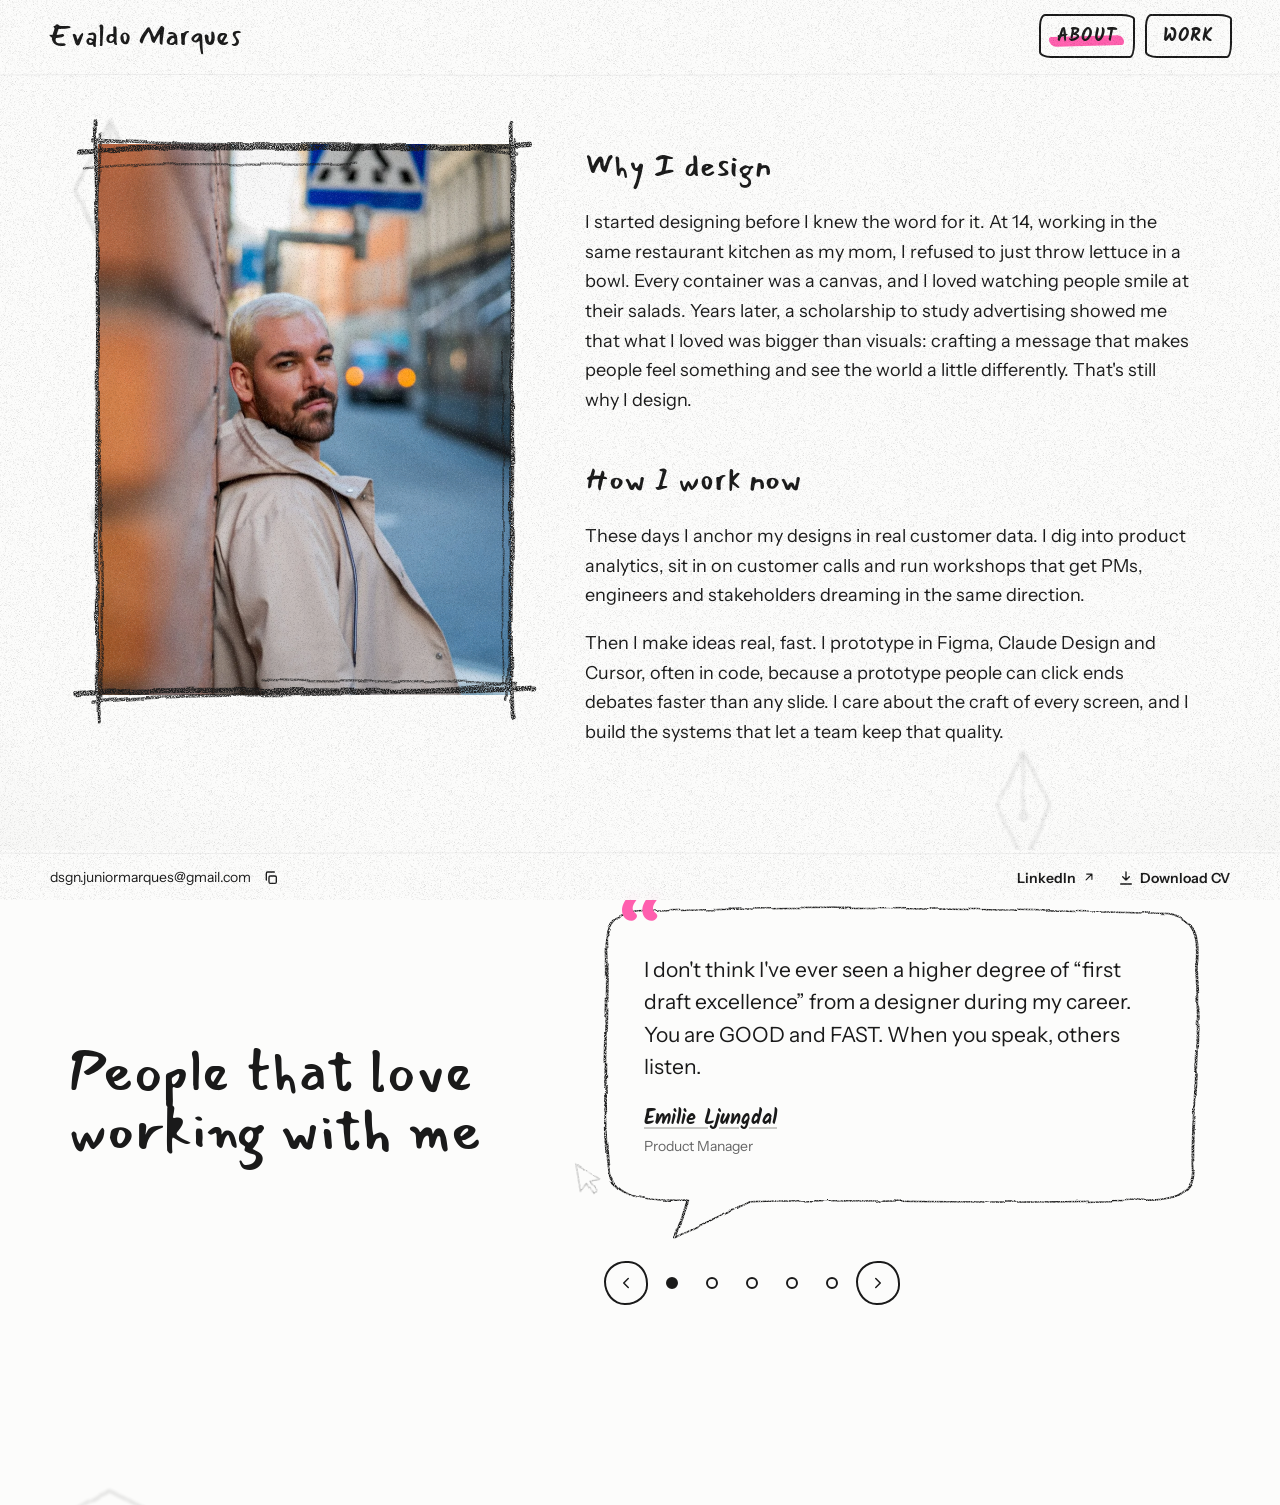
==== commit 9f408c30: "Testimonials: LinkedIn links, full names, no company Co-Authored-By: Claude Opus 5.5 <noreply@anthro" ====
--- a/about.html
+++ b/about.html
@@ -9,11 +9,11 @@
 <link rel="preconnect" href="https://fonts.googleapis.com">
 <link rel="preconnect" href="https://fonts.gstatic.com" crossorigin>
 <link href="https://fonts.googleapis.com/css2?family=Instrument+Sans:wght@400;500;600;700&family=Kalam:wght@400;700&family=Mansalva&display=swap" rel="stylesheet">
-<link rel="stylesheet" href="assets/css/style.css?v=20261102201547">
+<link rel="stylesheet" href="assets/css/style.css?v=20261104092030">
 </head>
 <body data-page="about">
 <main id="main"></main>
-<script src="assets/js/content.js?v=20261102201547"></script>
-<script src="assets/js/site.js?v=20261102201547"></script>
+<script src="assets/js/content.js?v=20261104092030"></script>
+<script src="assets/js/site.js?v=20261104092030"></script>
 </body>
 </html>
--- a/assets/css/style.css
+++ b/assets/css/style.css
@@ -490,5 +490,8 @@
 .pbar::after{content:'';position:absolute;left:-100vmax;right:-100vmax;bottom:0;height:1px;background:#E6E6E4;opacity:0;transition:opacity .2s}
 .pbar.stuck::after{opacity:1}
 html,body{overflow-x:clip}
-.projects{overflow-x:clip;overflow-y:visible}
 .pbar::after{left:calc(50% - 50vw);right:calc(50% - 50vw)}
+.projects .pgrid{margin-top:48px}
+.projects .feed{padding-top:72px}
+@media (max-width:760px){.projects .pgrid{margin-top:24px}.projects .feed{padding-top:40px}}
+.qname{color:inherit;text-decoration:underline;text-decoration-color:#C9C9C6;text-underline-offset:3px;text-decoration-thickness:1.5px}.qname:hover{text-decoration-color:currentColor}
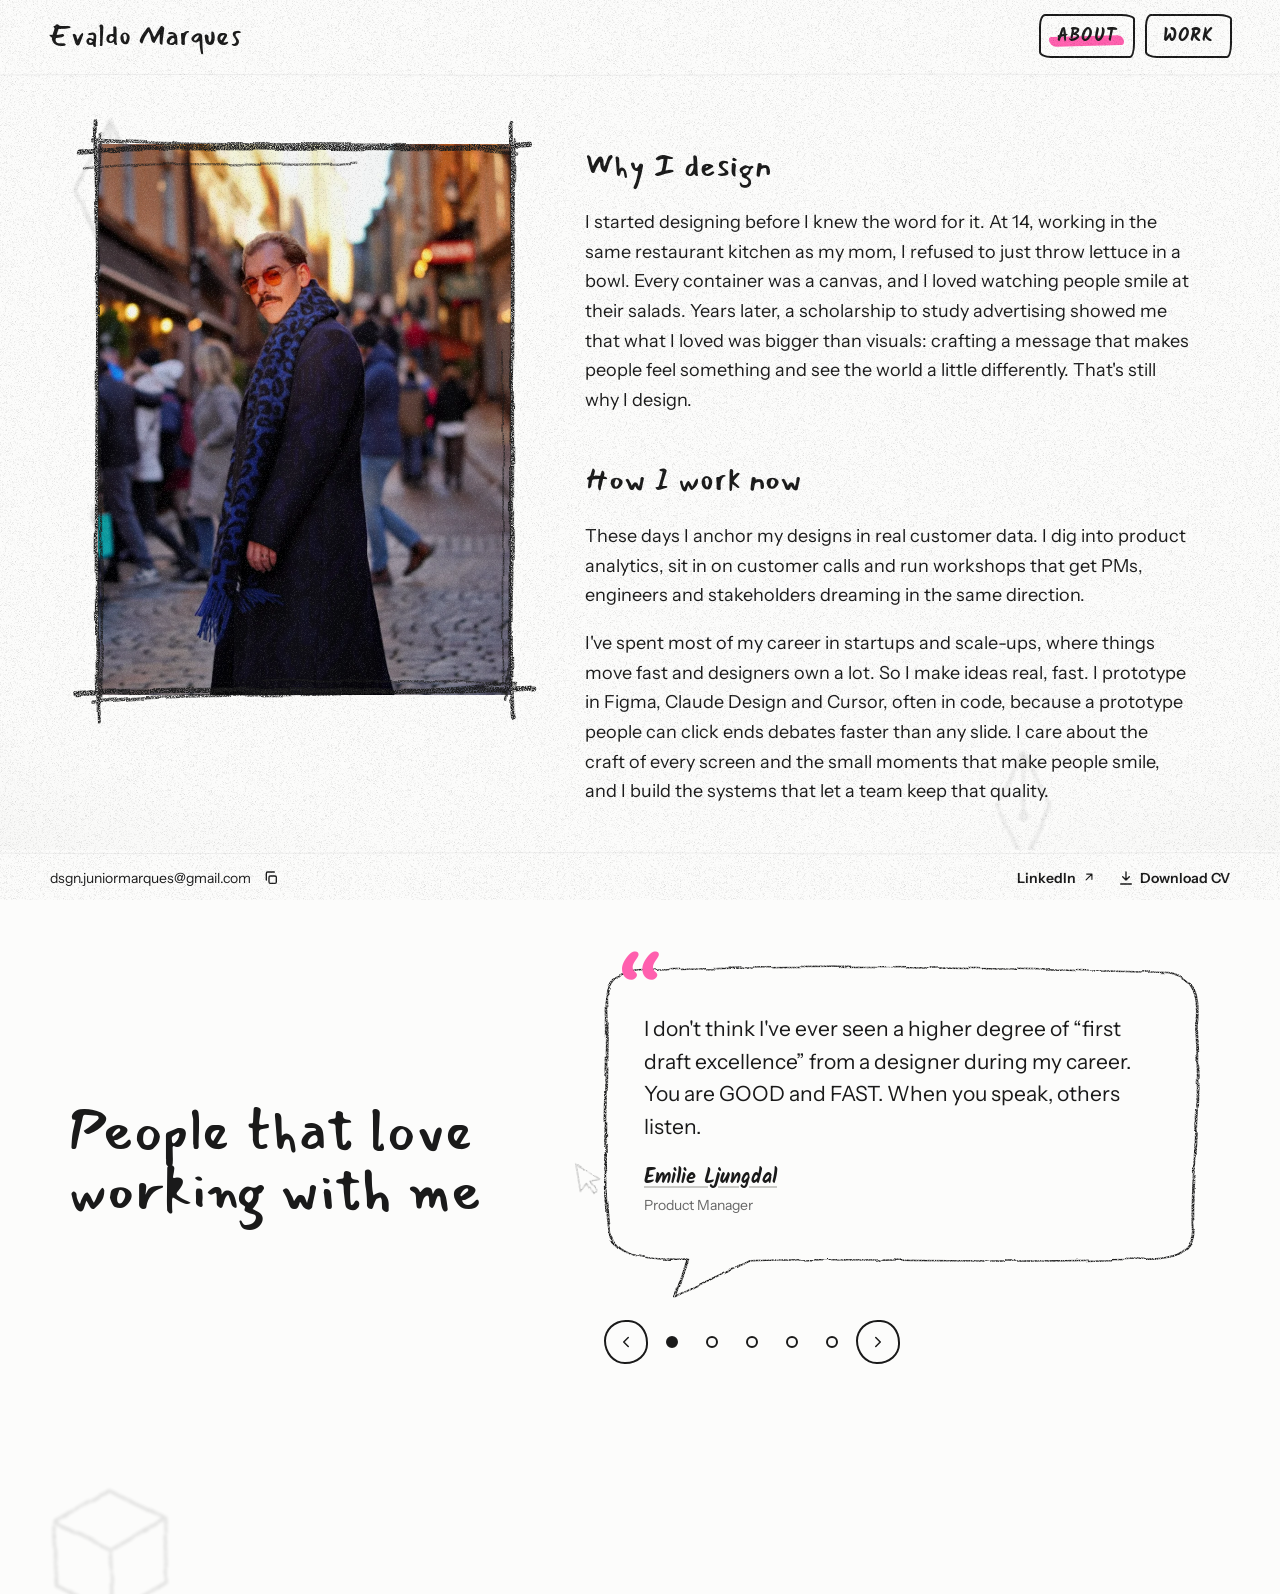
==== commit cd9bc72a: "First-person copy, delightful design and startup positioning, new photo Co-Authored-By: Claude Opus " ====
--- a/about.html
+++ b/about.html
@@ -9,11 +9,11 @@
 <link rel="preconnect" href="https://fonts.googleapis.com">
 <link rel="preconnect" href="https://fonts.gstatic.com" crossorigin>
 <link href="https://fonts.googleapis.com/css2?family=Instrument+Sans:wght@400;500;600;700&family=Kalam:wght@400;700&family=Mansalva&display=swap" rel="stylesheet">
-<link rel="stylesheet" href="assets/css/style.css?v=20261104092030">
+<link rel="stylesheet" href="assets/css/style.css?v=20261125061706">
 </head>
 <body data-page="about">
 <main id="main"></main>
-<script src="assets/js/content.js?v=20261104092030"></script>
-<script src="assets/js/site.js?v=20261104092030"></script>
+<script src="assets/js/content.js?v=20261125061706"></script>
+<script src="assets/js/site.js?v=20261125061706"></script>
 </body>
 </html>
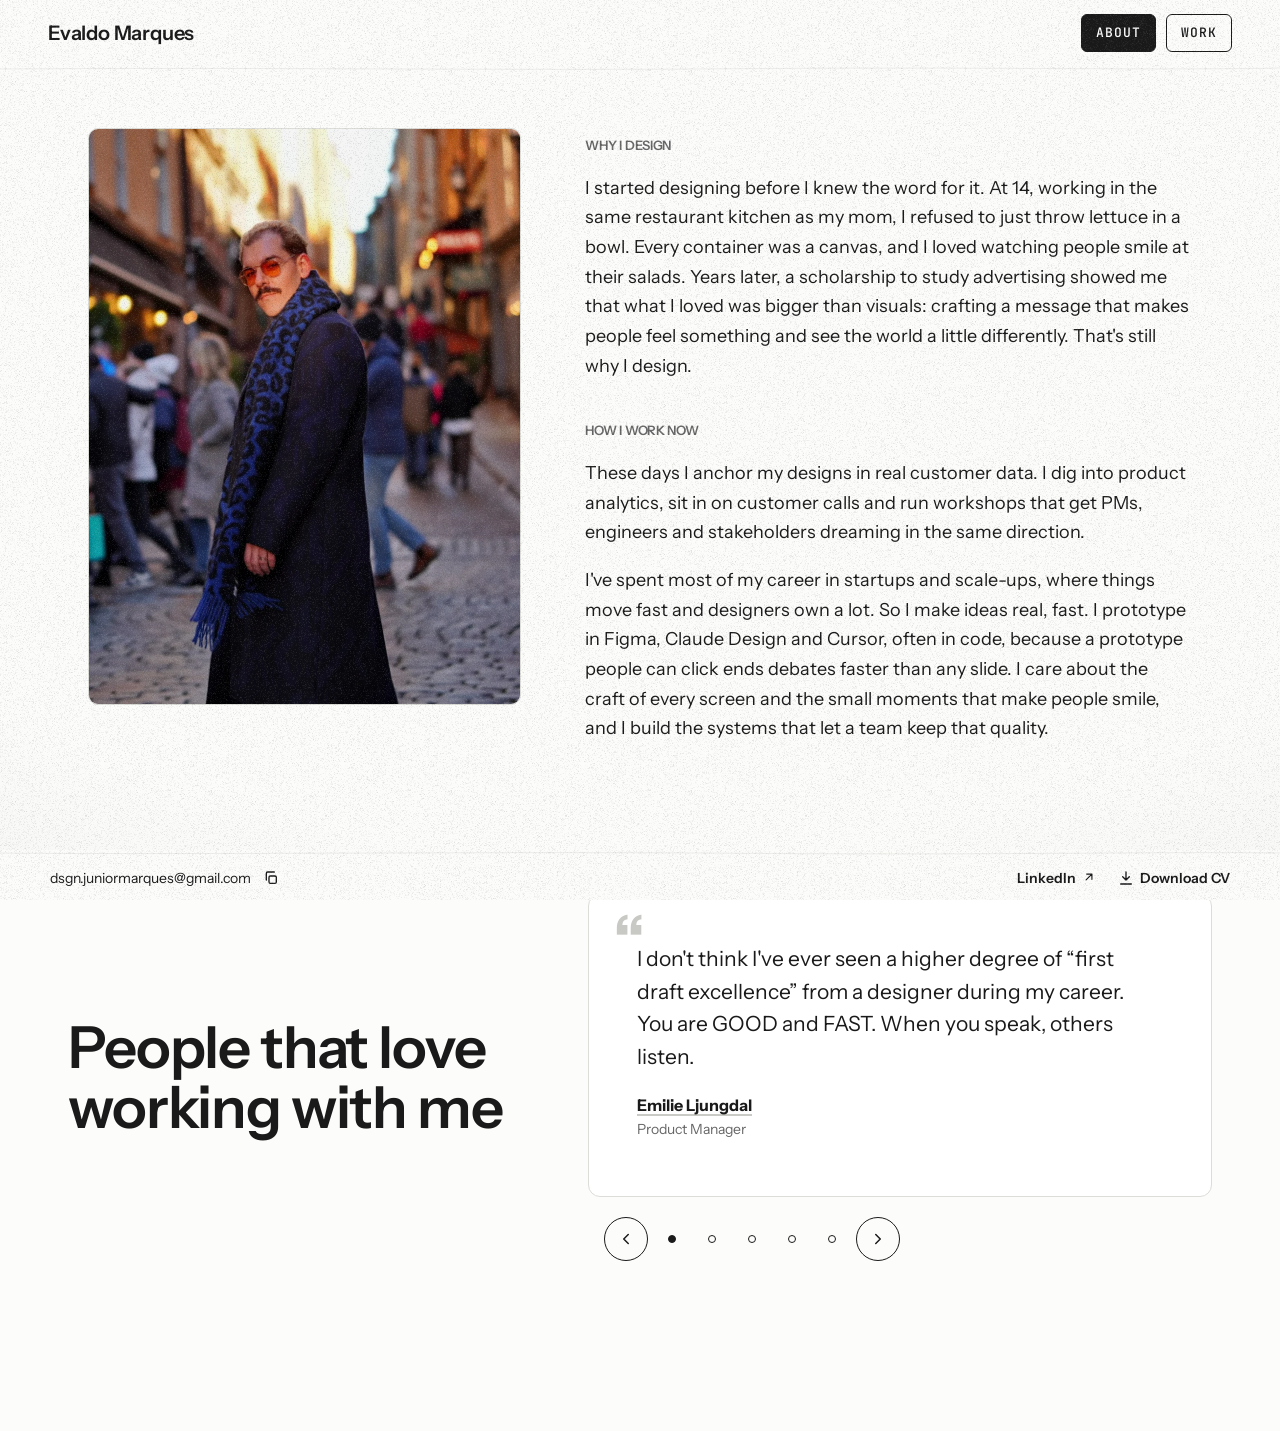
==== commit 23da04d6: "Sharp theme: static headline, no doodles, hairline frames, subtle hovers Co-Authored-By: Claude Opus" ====
--- a/about.html
+++ b/about.html
@@ -8,12 +8,12 @@
 <link rel="icon" href="data:image/svg+xml,%3Csvg xmlns=%27http://www.w3.org/2000/svg%27 viewBox=%270 0 64 64%27%3E%3Crect width=%2764%27 height=%2764%27 rx=%2714%27 fill=%27%23FF5FAE%27/%3E%3Ctext x=%2732%27 y=%2744%27 font-size=%2732%27 text-anchor=%27middle%27 font-family=%27cursive%27 font-weight=%27700%27 fill=%27%231A1A1A%27%3EEM%3C/text%3E%3C/svg%3E">
 <link rel="preconnect" href="https://fonts.googleapis.com">
 <link rel="preconnect" href="https://fonts.gstatic.com" crossorigin>
-<link href="https://fonts.googleapis.com/css2?family=Instrument+Sans:wght@400;500;600;700&family=Kalam:wght@400;700&family=Mansalva&display=swap" rel="stylesheet">
-<link rel="stylesheet" href="assets/css/style.css?v=20261125061706">
+<link href="https://fonts.googleapis.com/css2?family=Instrument+Sans:wght@400;500;600;700&family=JetBrains+Mono:wght@400;500&display=swap" rel="stylesheet">
+<link rel="stylesheet" href="assets/css/style.css?v=20261125062800">
 </head>
 <body data-page="about">
 <main id="main"></main>
-<script src="assets/js/content.js?v=20261125061706"></script>
-<script src="assets/js/site.js?v=20261125061706"></script>
+<script src="assets/js/content.js?v=20261125062800"></script>
+<script src="assets/js/site.js?v=20261125062800"></script>
 </body>
 </html>
--- a/assets/css/style.css
+++ b/assets/css/style.css
@@ -495,3 +495,66 @@
 .projects .feed{padding-top:72px}
 @media (max-width:760px){.projects .pgrid{margin-top:24px}.projects .feed{padding-top:40px}}
 .qname{color:inherit;text-decoration:underline;text-decoration-color:#C9C9C6;text-underline-offset:3px;text-decoration-thickness:1.5px}.qname:hover{text-decoration-color:currentColor}
+
+/* hidden numbers */
+.nlock{filter:blur(5px);user-select:none;display:inline-block;padding:0 1px}
+.nbar{display:flex;flex-wrap:wrap;align-items:center;gap:10px 16px;padding:14px 18px;border:1.5px solid #E1E1E1;border-radius:14px;background:#fff;font-size:15px}
+.nbar>span{display:inline-flex;align-items:center;gap:8px;color:var(--ink-2)}
+.nform{display:flex;flex-wrap:wrap;align-items:center;gap:10px}
+.nform .pw{min-height:44px;padding:8px 14px;border:2px solid var(--ink);border-radius:10px;font:inherit;width:200px}
+.nform a{font-size:14px;color:var(--ink-2)}
+.nbar .msg{flex-basis:100%;margin:0;font-size:14px;color:#B00040}
+.nbar .msg:empty{display:none}
+
+/* ===================== SHARP THEME (overrides the sketchbook look) ===================== */
+:root{--hand:'JetBrains Mono',ui-monospace,monospace;--head:'Instrument Sans',system-ui,sans-serif;--line:#DCDCD8;--hover:#F0F0EE;--wobble:8px}
+.sk{filter:none!important}
+.sk.frame,.frame{display:none!important}
+.dd,.doodles{display:none!important}
+mark{background:none;color:inherit;padding:0}
+.marker::after{display:none!important}
+/* type */
+.sec-title h2,.feed-title,.pbar-title,.people .t h2,.sb-h,.why .lbl,.lbl,.learned p{font-family:var(--sans);font-weight:600;letter-spacing:-.02em}
+.brand{font-family:var(--sans);font-weight:600;font-size:20px;letter-spacing:-.01em}
+.navbox{font-family:var(--hand);font-weight:500;font-size:13px;letter-spacing:.08em;border:1px solid var(--ink);border-radius:6px;min-height:38px;padding:6px 14px;transition:background .15s,color .15s}
+.navbox:hover,.navbox[aria-current]{background:var(--ink);color:#fff}
+.btn{font-family:var(--hand);font-weight:500;font-size:13px;letter-spacing:.04em;text-transform:uppercase;border:1px solid var(--ink);border-radius:6px;min-height:40px;transition:background .15s,color .15s}
+.btn:hover{background:var(--ink);color:#fff}
+.card .btn{border:1px solid var(--ink);padding:8px 16px}
+.lnk:hover{text-decoration:underline;text-underline-offset:4px;text-decoration-thickness:1px}
+.ibtn{border:1px solid var(--ink);border-radius:50%;transition:background .15s,color .15s}
+.ibtn:hover{background:var(--ink);color:#fff}
+.tag{font-family:var(--hand);font-size:12px;letter-spacing:.02em;border:1px solid var(--line);border-radius:4px;padding:3px 8px;background:#fff;color:var(--ink-2)}
+.pill{border:1px solid var(--line);border-radius:6px;font-size:14px}
+.views{border:1px solid var(--line);border-radius:8px}
+.lbl{font-size:13px;font-family:var(--hand);font-weight:500;text-transform:uppercase;letter-spacing:.1em;color:var(--ink-2)}
+.why .lbl{font-size:13px}
+.num,.next small,.card .meta,.feed .meta,.pc-cat,.meta,.car-cap,.car-n{font-family:var(--hand);font-size:12px;letter-spacing:.04em;text-transform:uppercase;color:var(--ink-2)}
+.car-grp{border:1px solid var(--line);border-radius:4px;font-family:var(--hand);font-size:11px}
+.rule path{stroke:var(--line)}
+/* hero */
+.hero{min-height:calc(100svh - 132px);justify-content:center}
+.hero-art{width:min(1100px,92%)}
+.hero-h{margin:0;font-family:var(--sans);font-weight:600;font-size:clamp(44px,7.4vw,112px);line-height:.98;letter-spacing:-.045em}
+.intro{max-width:640px;margin-top:28px;font-size:clamp(17px,1.3vw,19px);color:var(--ink-2)}
+.down{margin-top:56px;padding-top:0}
+.down svg{filter:none;animation:nudge 2.6s ease-in-out infinite}
+.down svg path{stroke-width:1.6}
+.down svg path:last-child{display:none}
+/* frames → hairlines */
+.card .fig{padding:0;border:1px solid var(--line);border-radius:10px;overflow:hidden;background:#fff}
+.card .fig img{transition:transform .5s cubic-bezier(.2,.7,.2,1)}
+.card:hover .fig img{transform:scale(1.02)}
+.clean .fig,.feed .fig,.pcard .fig,.proto-box{border:1px solid var(--line)!important;border-radius:10px!important}
+.stat{border:1px solid var(--line);border-radius:10px;background:#fff}
+.stat .lbl{font-family:var(--sans);font-weight:600;font-size:clamp(40px,4.4vw,56px);letter-spacing:-.03em;text-transform:none;color:var(--ink)}
+.portrait{padding:0;border:1px solid var(--line);border-radius:10px;overflow:hidden}
+.bubble{border:1px solid var(--line);border-radius:12px;background:#fff;padding:48px 48px 56px}
+.bubble .open{font-family:var(--sans);color:#C8C8C4;font-size:64px;top:12px;left:24px}
+.bubble figcaption b{font-family:var(--sans);font-size:16px}
+.dot i{border:1px solid var(--ink);width:8px;height:8px}
+.band{background:#F3F3F1;border-top:1px solid var(--line);border-bottom:1px solid var(--line)}
+.next span{font-family:var(--sans)}
+.nbar{border-radius:10px}
+.pw:focus{box-shadow:0 0 0 3px rgba(26,26,26,.15)}
+.car-cap{text-transform:none;font-size:13px;letter-spacing:0}
